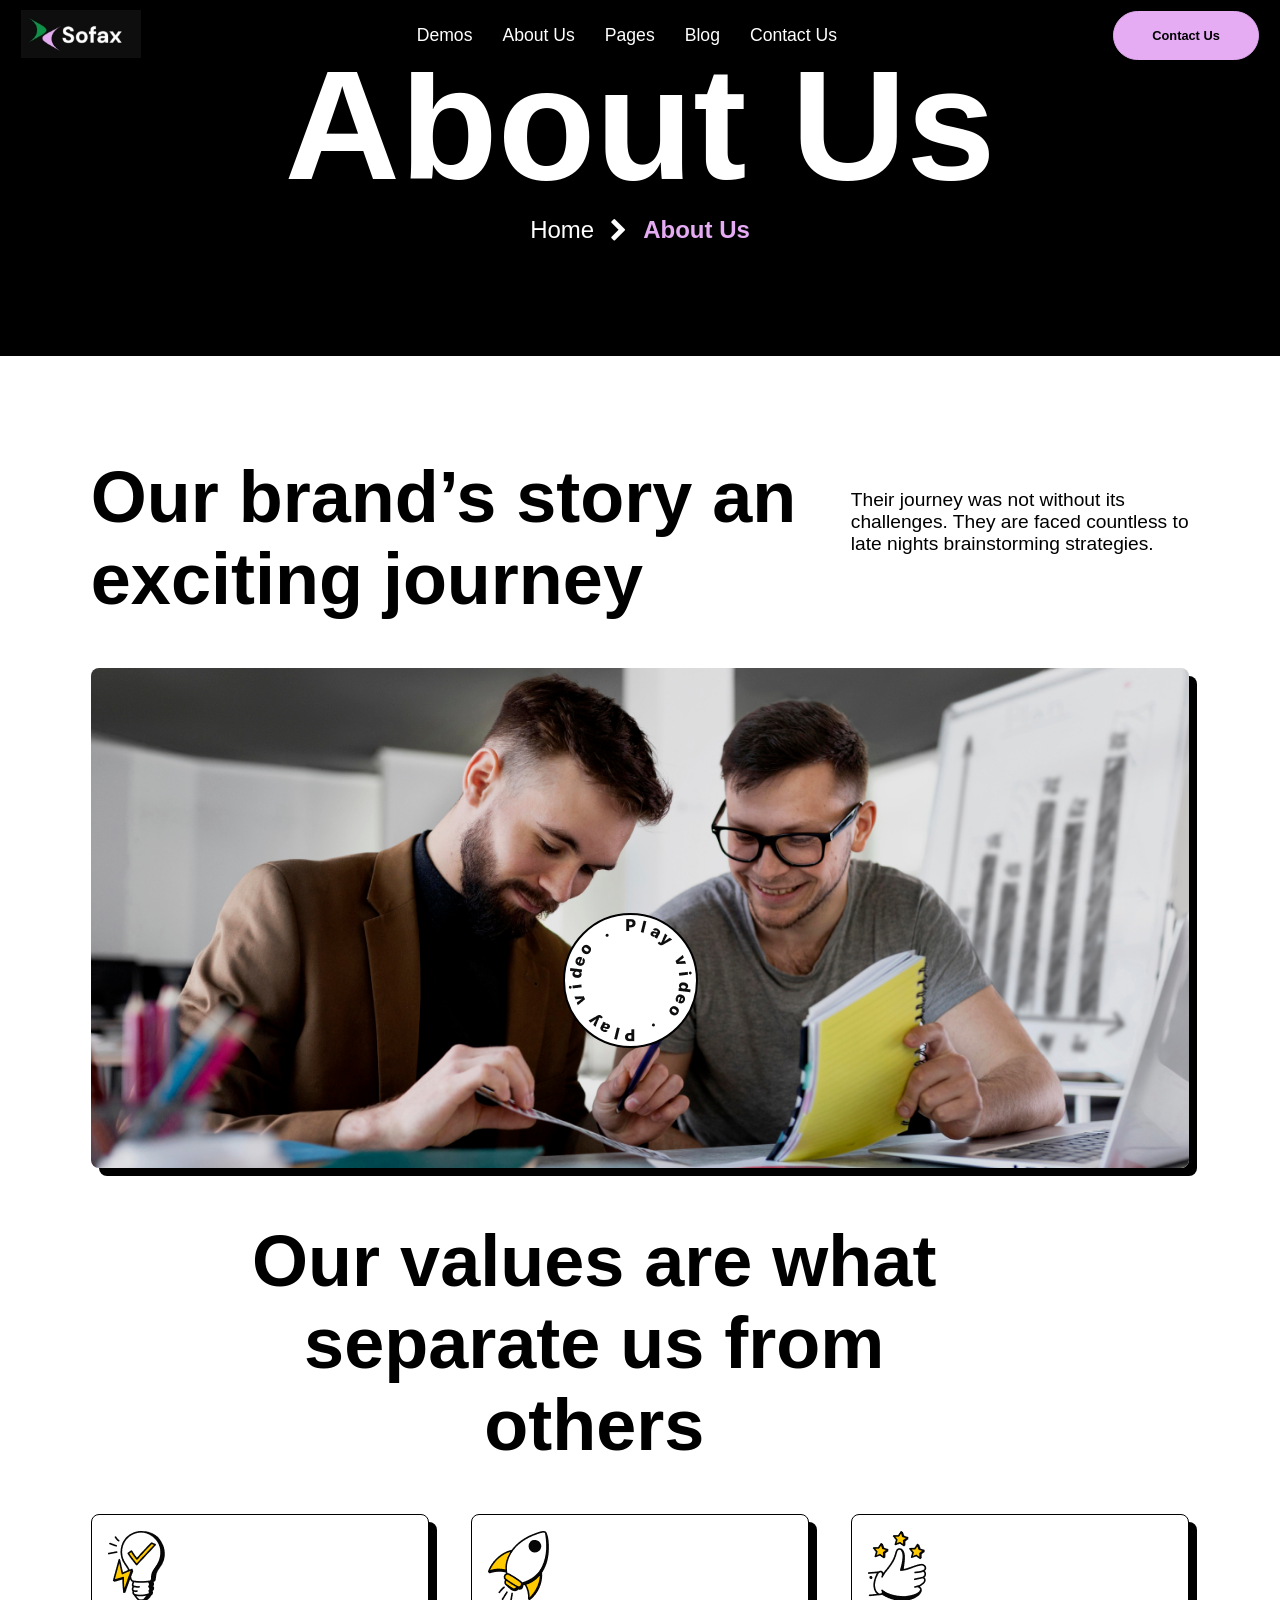
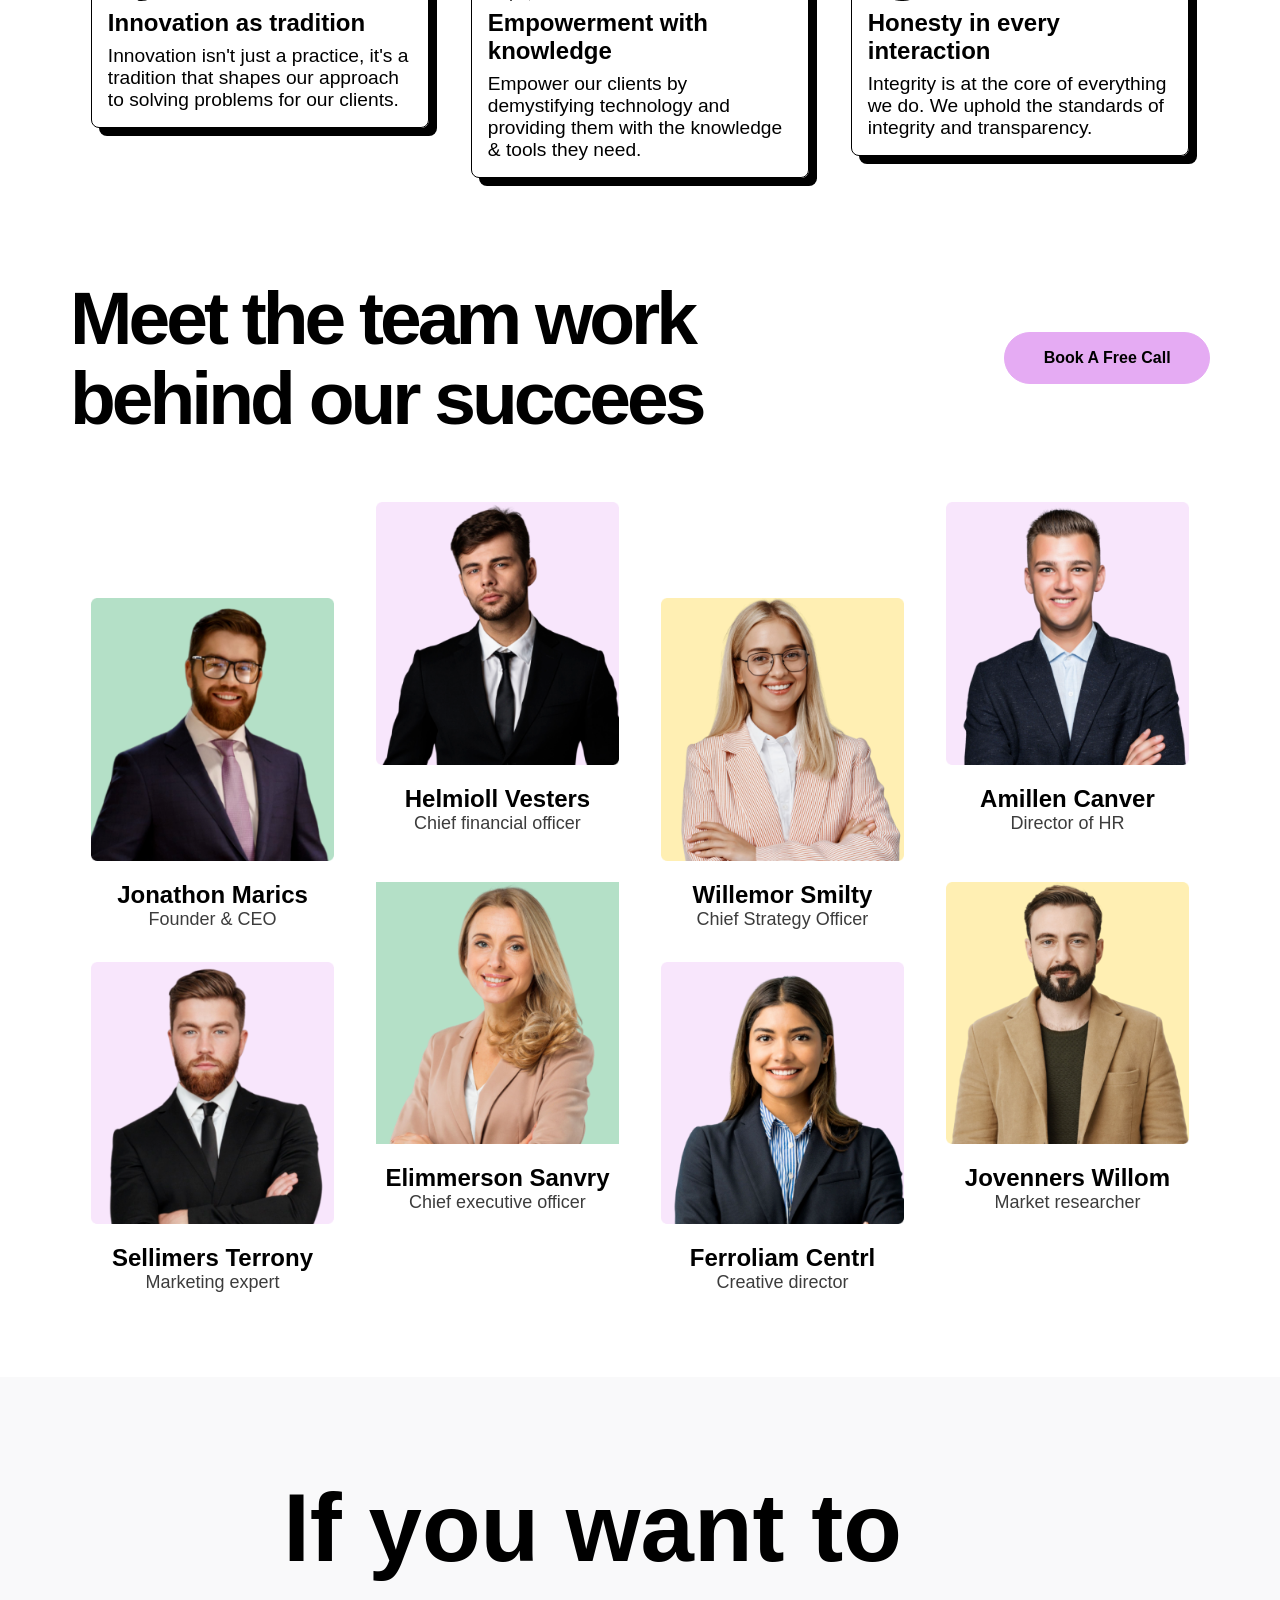
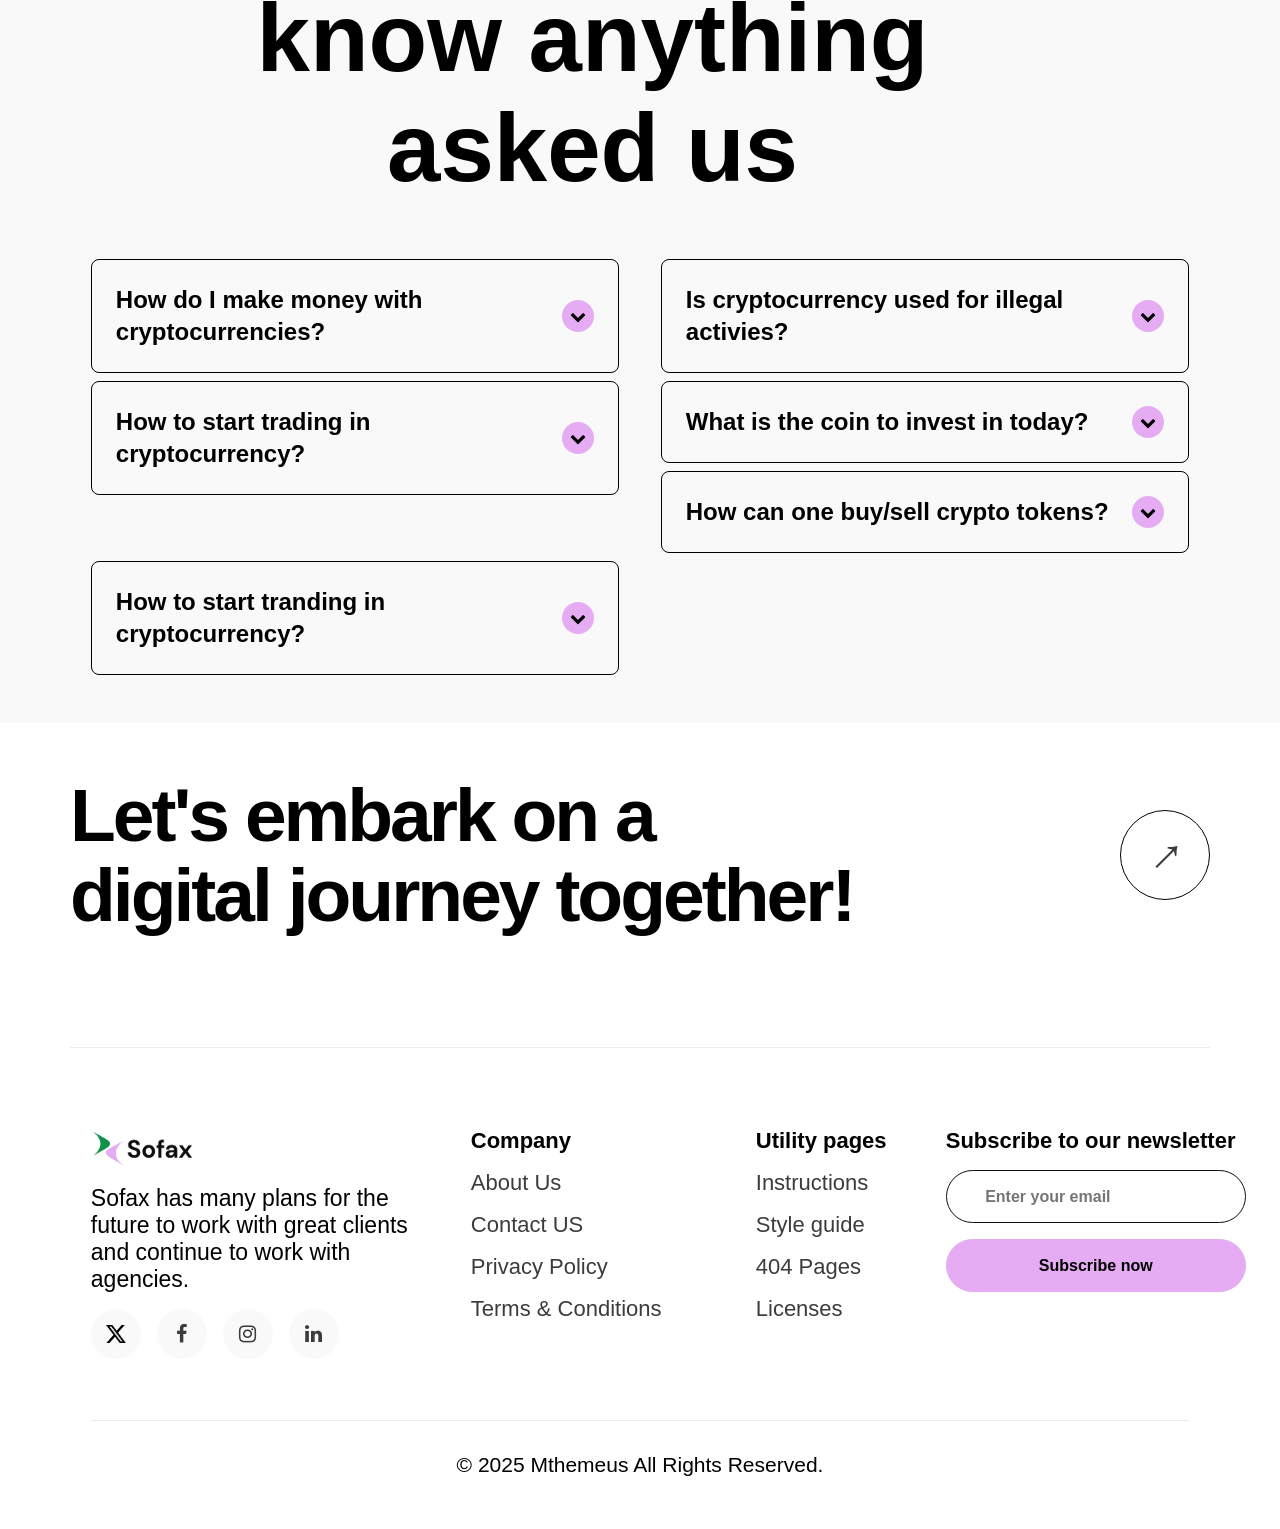
==== about-us-new/index.html @ a2be47db "new folder name" ====
<!DOCTYPE html>
<html lang="en">
  <head>
    <meta charset="UTF-8" />
    <meta name="viewport" content="width=device-width, initial-scale=1.0" />
    <title>About-US</title>
    <link rel="stylesheet" href="../css/pages/home.css" />
    <link rel="stylesheet" href="../css/pages/about-us.css" />

    <link rel="icon" type="image/png" href="./favicon/favicon-96x96.png" sizes="96x96" />
    <link rel="icon" type="image/svg+xml" href="./favicon/favicon.svg" />
    <link rel="shortcut icon" href="./favicon.ico" />
    <link rel="apple-touch-icon" sizes="180x180" href="./favicon/apple-touch-icon.png" />
    <meta name="apple-mobile-web-app-title" content="" />
    <link rel="manifest" href="./favicon/site.webmanifest" />
  </head>
  <body>
    <div id="app"></div>

    <script src="../js/pages/about-Us.js" type="module"></script>
  </body>
</html>
---- css/pages/home.css ----
/* base */
@import "../base/base.css";
@import "../base/layout.css";

/* vendors */

@import "../vendors/font-awesome.min.css";

/*components*/
@import "../components/backToTopButton.css";
@import "../components/mainRow3.css";
@import "../components/buttons.css";
@import "../components/header.css";
@import "../components/hero-dalis.css";
@import "../components/hero-footer.css";
@import "../components/main-header.css";
@import "../components/mainMainrow.css";
@import "../components/main-column-one.css";
@import "../components/main-row2.css";
@import "../components/main-row5.css";
@import "../components/mainRow4.css";
@import "../components/footer.css";

/* CUSTOM STYLE FOR THIS PAGE GOES BELOW THIS COMMENT */
---- css/pages/about-us.css ----
/* base */

/* vendors */

/*components*/

@import "../components/about-us/about-us-header.css";
@import "../components/about-us/aboutUsMain.css";
@import "../components/about-us/about-us-main-row2.css";
@import "../components/about-us/about-us-row3.css";
@import "../components/about-us/about-us-footer.css";


/* CUSTOM STYLE FOR THIS PAGE GOES BELOW THIS COMMENT */
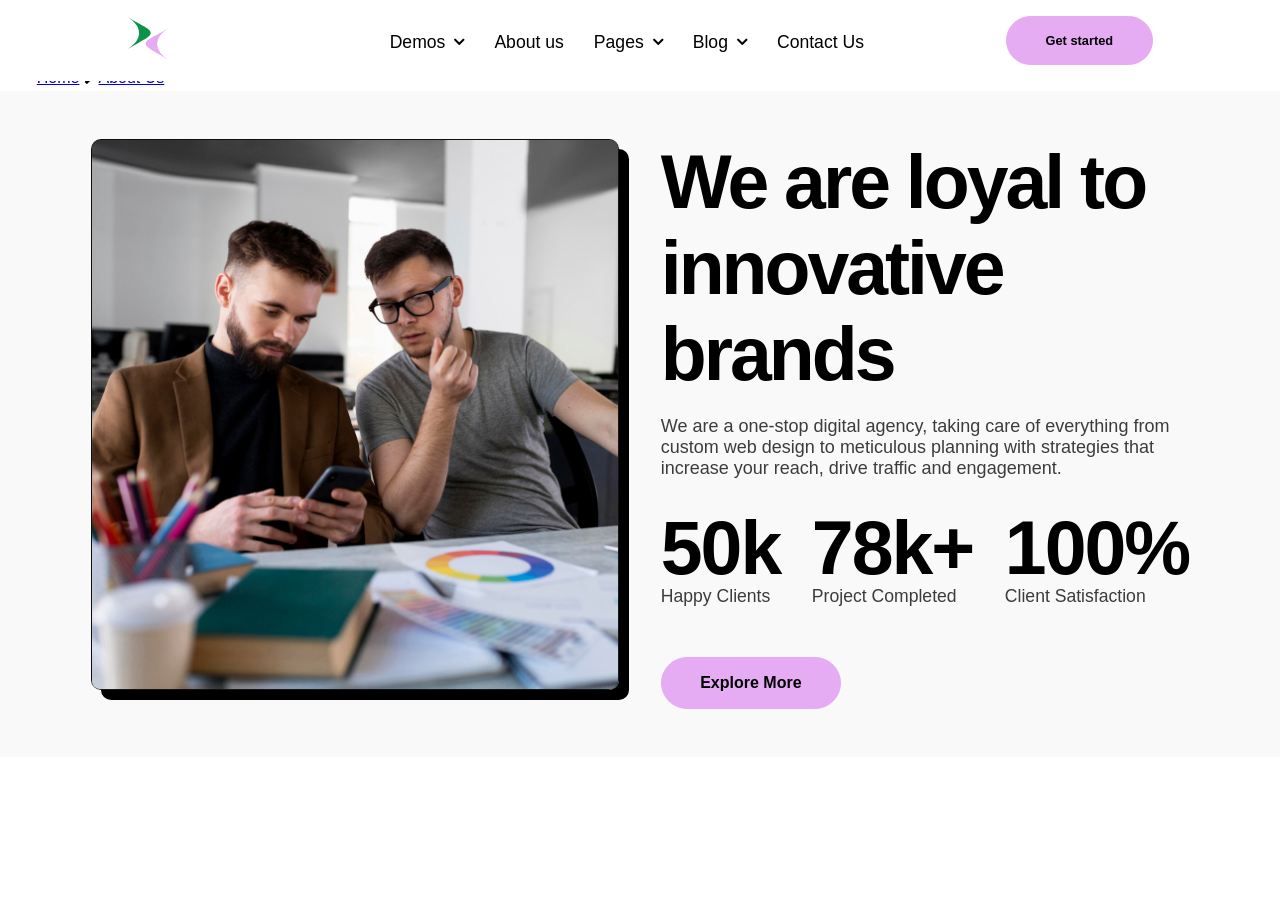
==== commit 5e0d3e35: "upd" ====
--- a/about-us-new/index.html
+++ b/about-us-new/index.html
@@ -1,22 +1,24 @@
 <!DOCTYPE html>
 <html lang="en">
-  <head>
-    <meta charset="UTF-8" />
-    <meta name="viewport" content="width=device-width, initial-scale=1.0" />
+<head>
+    <meta charset="UTF-8">
+    <meta name="viewport" content="width=device-width, initial-scale=1.0">
     <title>About-US</title>
-    <link rel="stylesheet" href="../css/pages/home.css" />
-    <link rel="stylesheet" href="../css/pages/about-us.css" />
-
+    <link rel="stylesheet" href="../css/pages/home.css">
+    <link rel="stylesheet" href="../css/pages/about-us.css">
+   
     <link rel="icon" type="image/png" href="./favicon/favicon-96x96.png" sizes="96x96" />
     <link rel="icon" type="image/svg+xml" href="./favicon/favicon.svg" />
     <link rel="shortcut icon" href="./favicon.ico" />
     <link rel="apple-touch-icon" sizes="180x180" href="./favicon/apple-touch-icon.png" />
     <meta name="apple-mobile-web-app-title" content="" />
     <link rel="manifest" href="./favicon/site.webmanifest" />
-  </head>
-  <body>
-    <div id="app"></div>
+</head>
+<body>
+     <div id="app"></div>
 
-    <script src="../js/pages/about-Us.js" type="module"></script>
-  </body>
-</html>
+
+<script src="../js/pages/about-Us.js" type="module"  ></script>
+
+</body>
+</html>
--- a/css/pages/about-us.css
+++ b/css/pages/about-us.css
@@ -1,14 +1,8 @@
 /* base */
 
-/* vendors */
+/* vendors*/
+@import "../components/about-us/about-us-main-row-1.css"
 
-/*components*/
+/* components */
 
-@import "../components/about-us/about-us-header.css";
-@import "../components/about-us/aboutUsMain.css";
-@import "../components/about-us/about-us-main-row2.css";
-@import "../components/about-us/about-us-row3.css";
-@import "../components/about-us/about-us-footer.css";
-
-
-/* CUSTOM STYLE FOR THIS PAGE GOES BELOW THIS COMMENT */
+/* CUSTOM STYLE FOR THIS PAGE GOES BELOW THIS COMMENT */
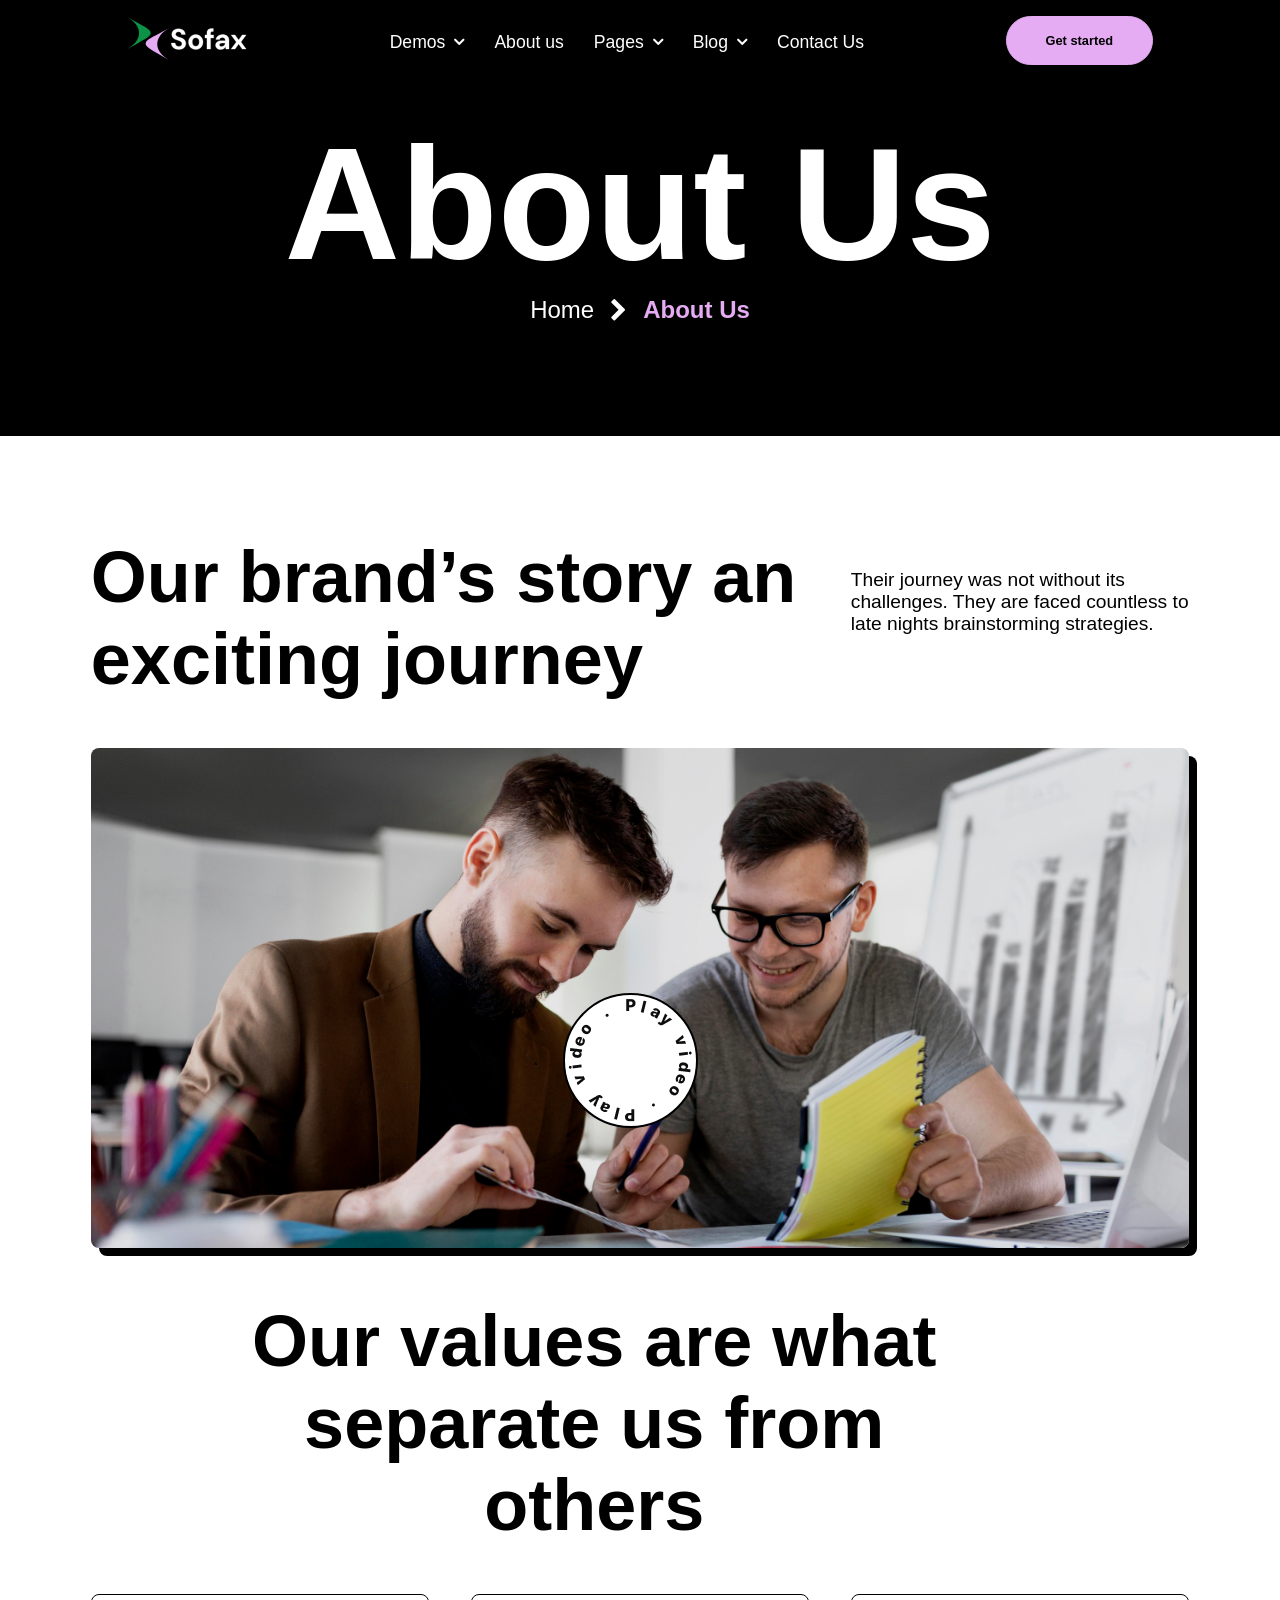
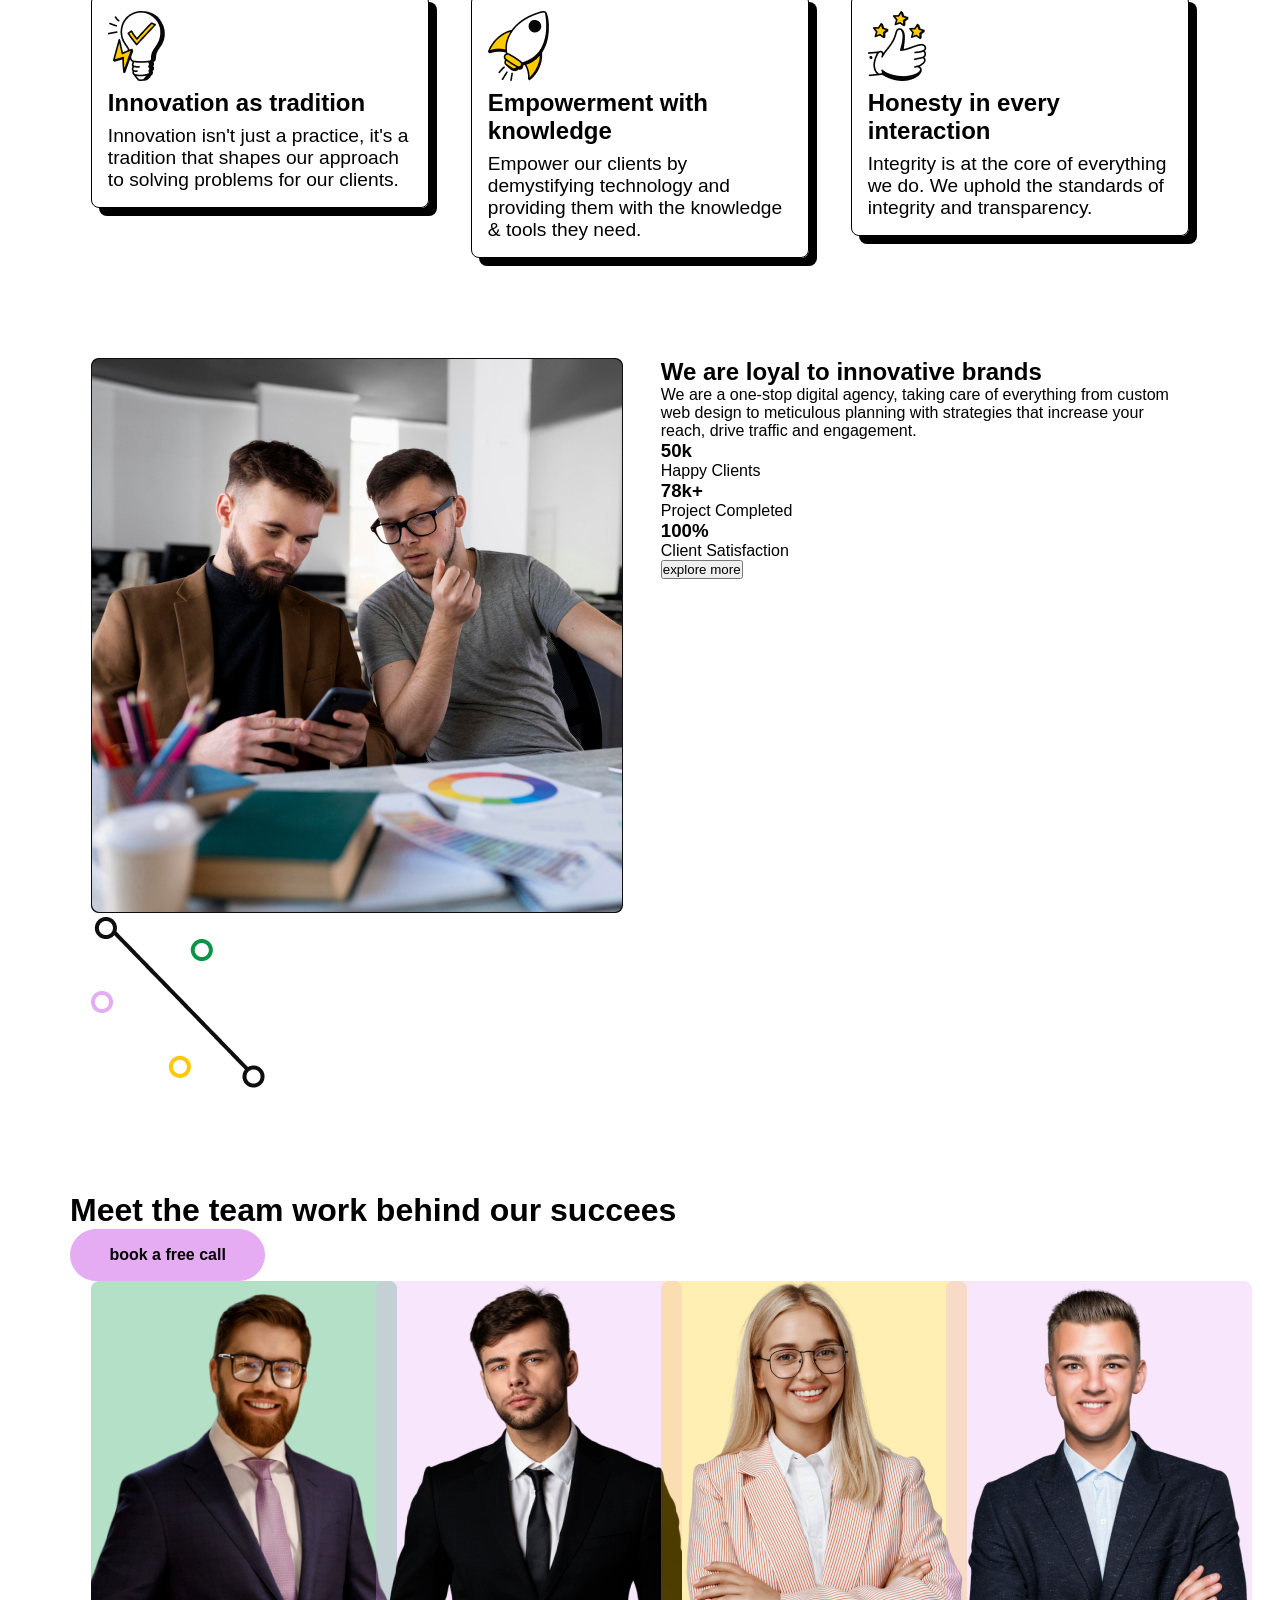
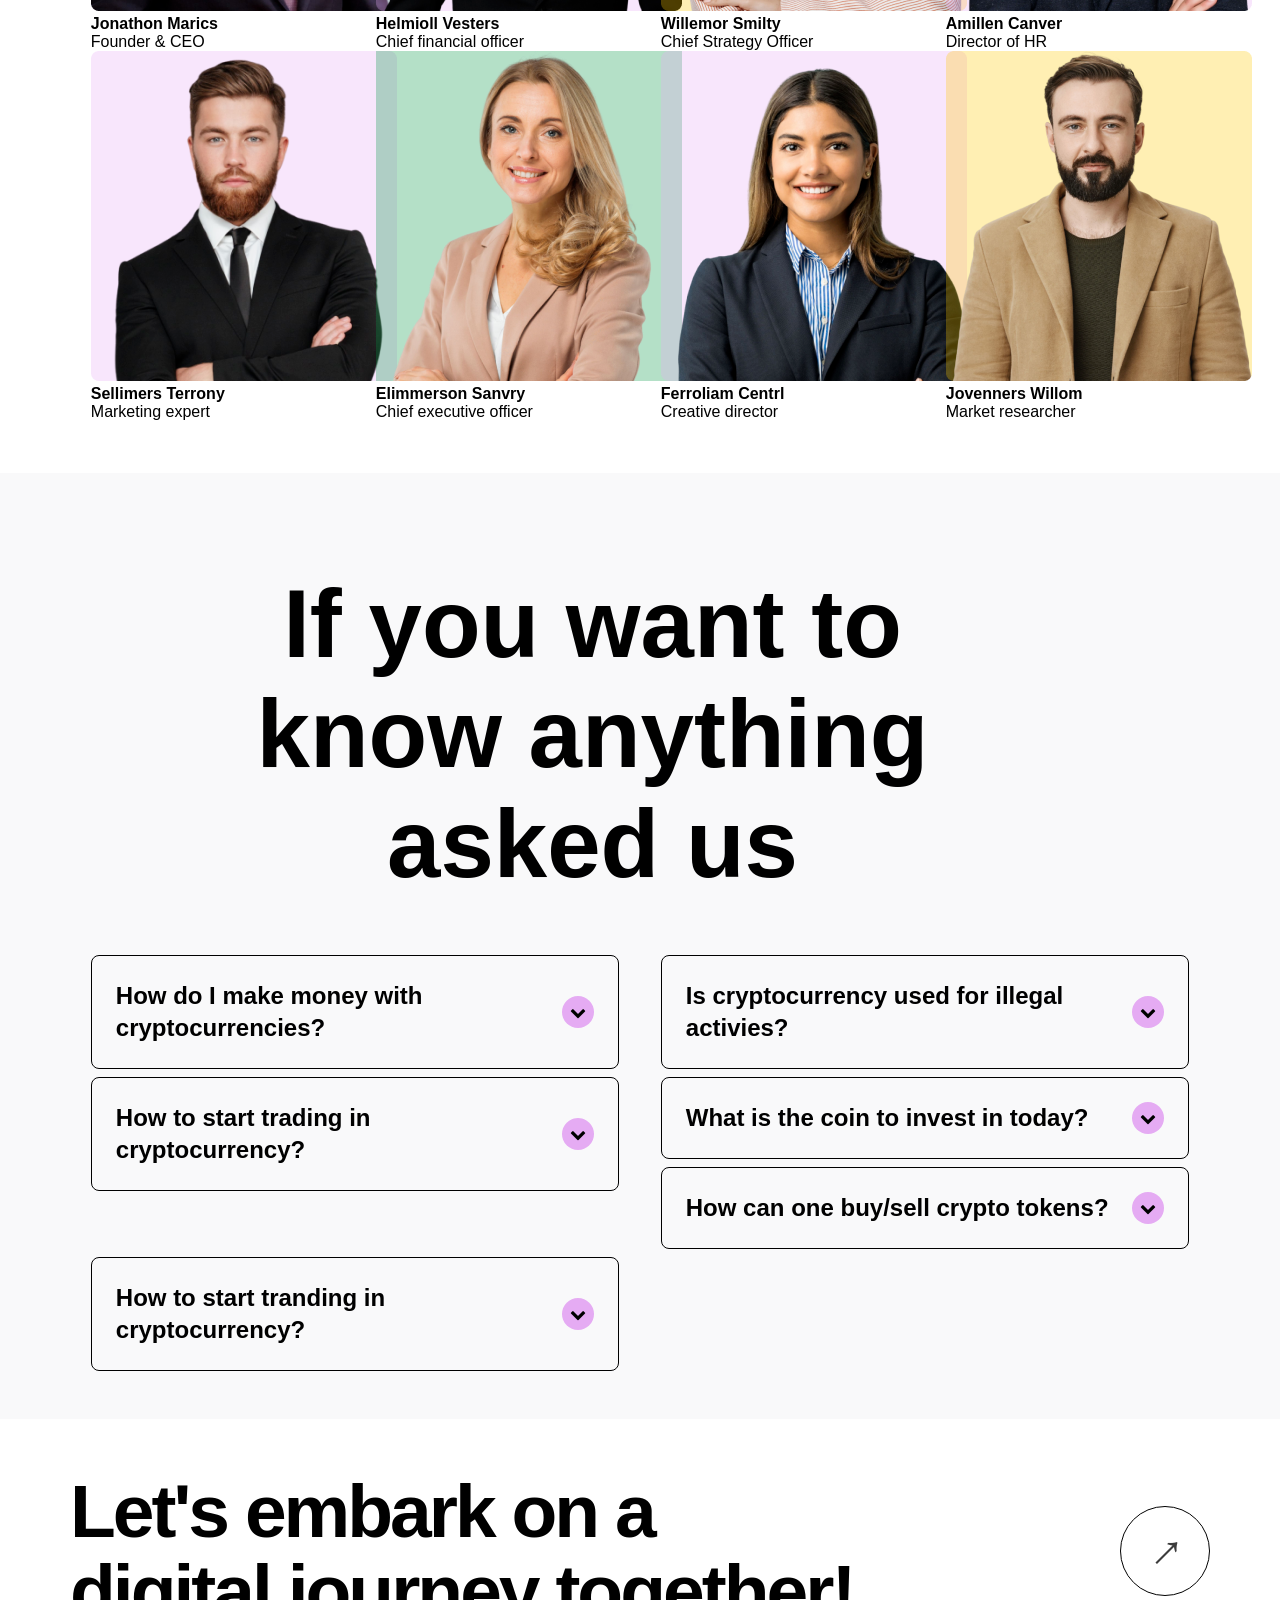
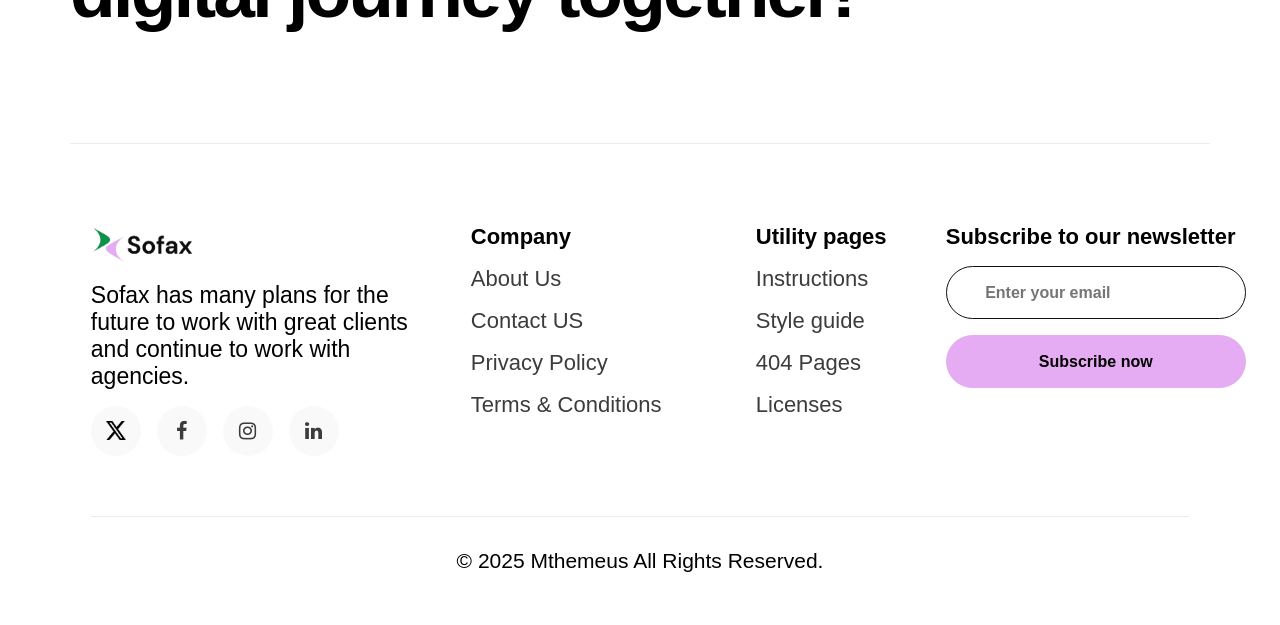
==== commit 89d02447: "Merge branch 'develop' into aboutus-main-row-1" ====
--- a/about-us-new/index.html
+++ b/about-us-new/index.html
@@ -1,24 +1,25 @@
 <!DOCTYPE html>
 <html lang="en">
-<head>
-    <meta charset="UTF-8">
-    <meta name="viewport" content="width=device-width, initial-scale=1.0">
+
+  <head>
+    <meta charset="UTF-8" />
+    <meta name="viewport" content="width=device-width, initial-scale=1.0" />
     <title>About-US</title>
-    <link rel="stylesheet" href="../css/pages/home.css">
-    <link rel="stylesheet" href="../css/pages/about-us.css">
-   
+    <link rel="stylesheet" href="../css/pages/home.css" />
+    <link rel="stylesheet" href="../css/pages/about-us.css" />
+
     <link rel="icon" type="image/png" href="./favicon/favicon-96x96.png" sizes="96x96" />
     <link rel="icon" type="image/svg+xml" href="./favicon/favicon.svg" />
     <link rel="shortcut icon" href="./favicon.ico" />
     <link rel="apple-touch-icon" sizes="180x180" href="./favicon/apple-touch-icon.png" />
     <meta name="apple-mobile-web-app-title" content="" />
     <link rel="manifest" href="./favicon/site.webmanifest" />
-</head>
-<body>
-     <div id="app"></div>
 
+  </head>
+  <body>
+    <div id="app"></div>
 
-<script src="../js/pages/about-Us.js" type="module"  ></script>
+    <script src="../js/pages/about-Us.js" type="module"></script>
+  </body>
+</html>
 
-</body>
-</html>
--- a/css/pages/about-us.css
+++ b/css/pages/about-us.css
@@ -1,8 +1,15 @@
 /* base */
 
-/* vendors*/
+/* vendors */
+
+/*components*/
+
+@import "../components/about-us/about-us-header.css";
+@import "../components/about-us/aboutUsMain.css";
 @import "../components/about-us/about-us-main-row-1.css"
+@import "../components/about-us/about-us-main-row2.css";
+@import "../components/about-us/about-us-row3.css";
+@import "../components/about-us/about-us-footer.css";
 
-/* components */
 
-/* CUSTOM STYLE FOR THIS PAGE GOES BELOW THIS COMMENT */+/* CUSTOM STYLE FOR THIS PAGE GOES BELOW THIS COMMENT */
